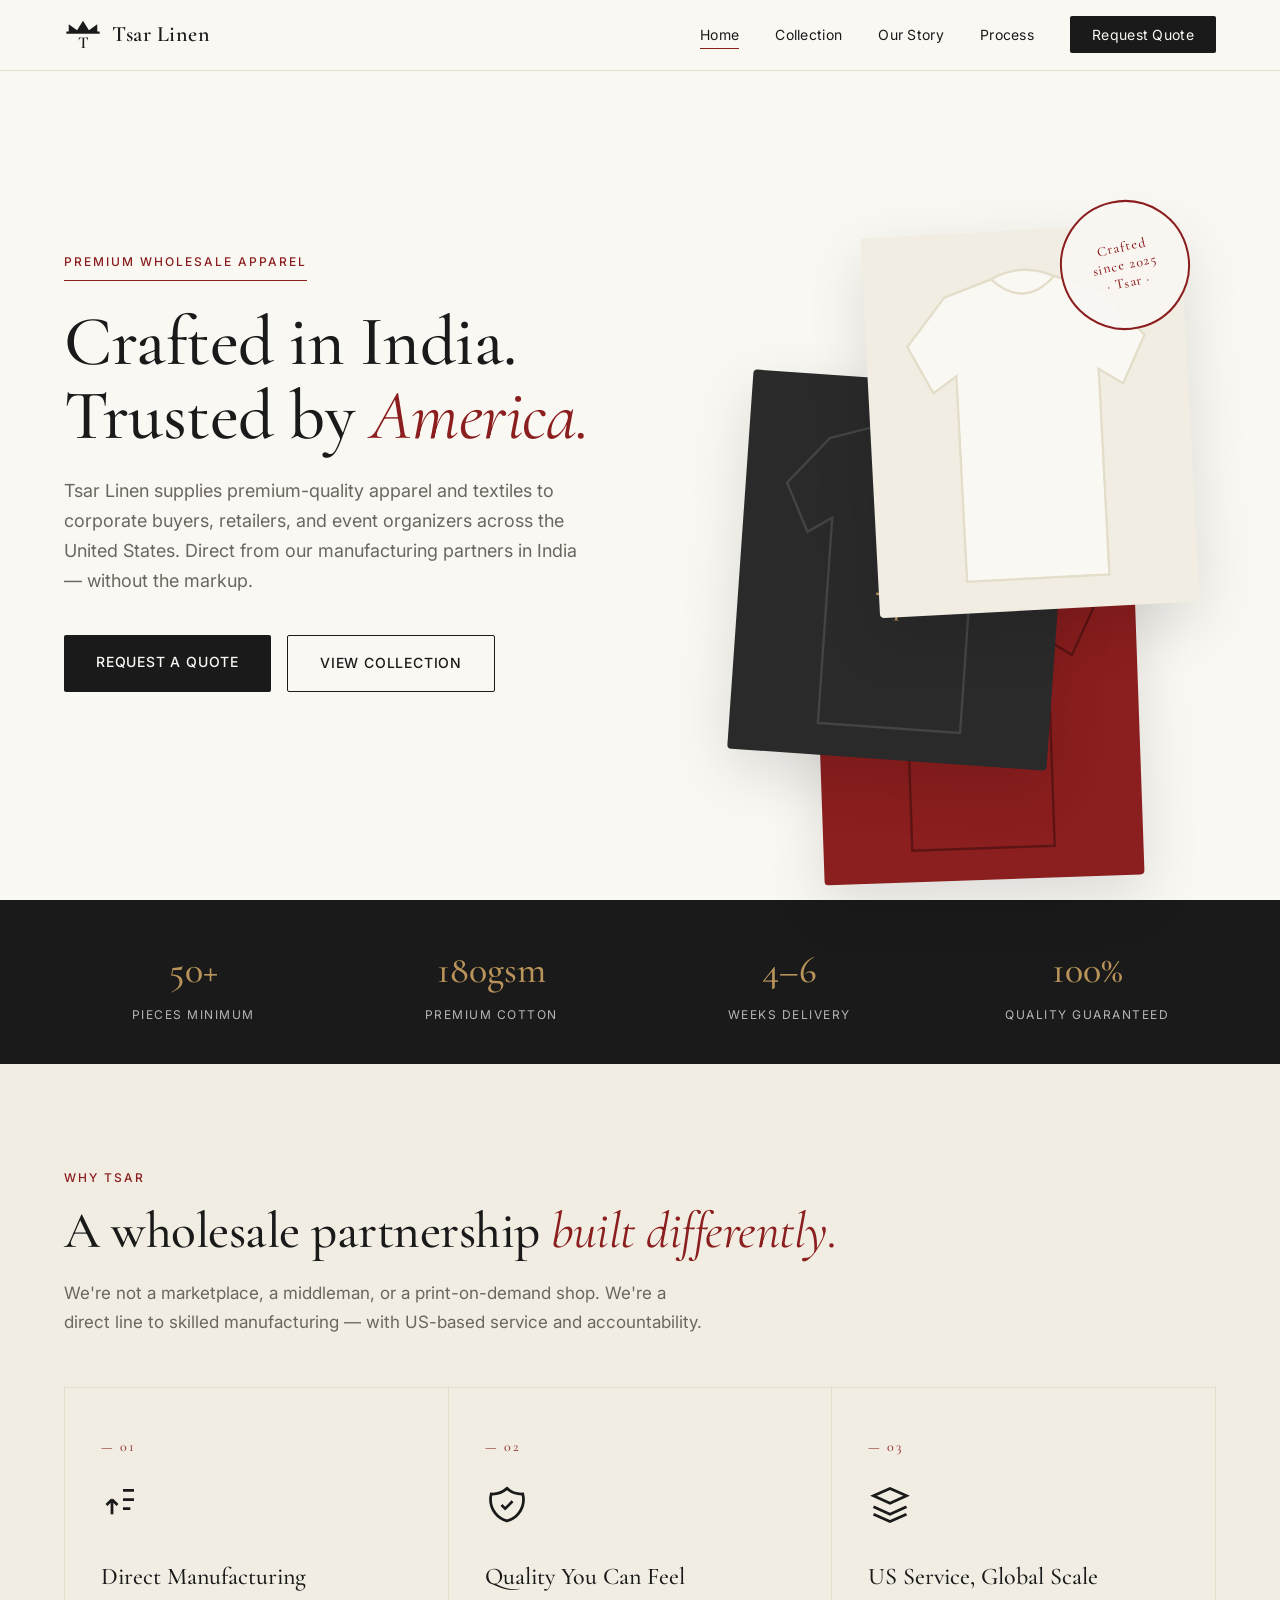
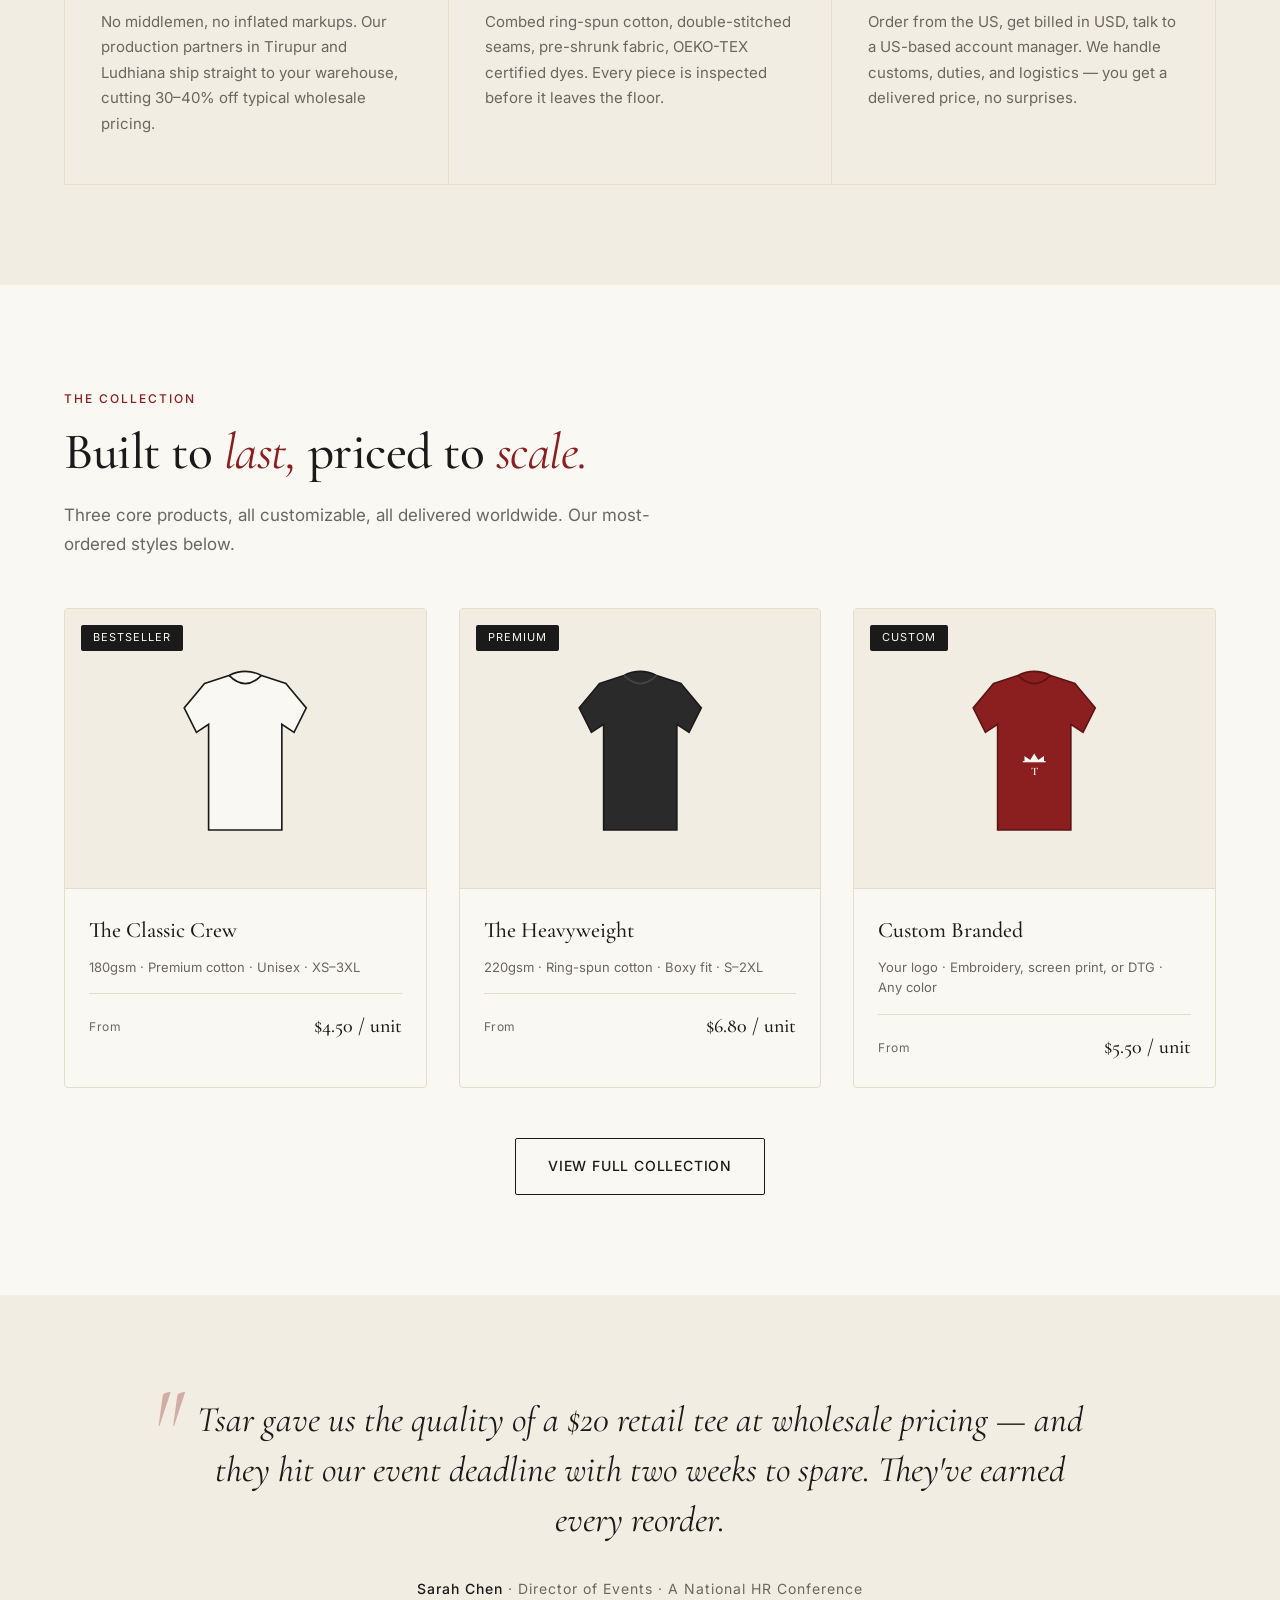
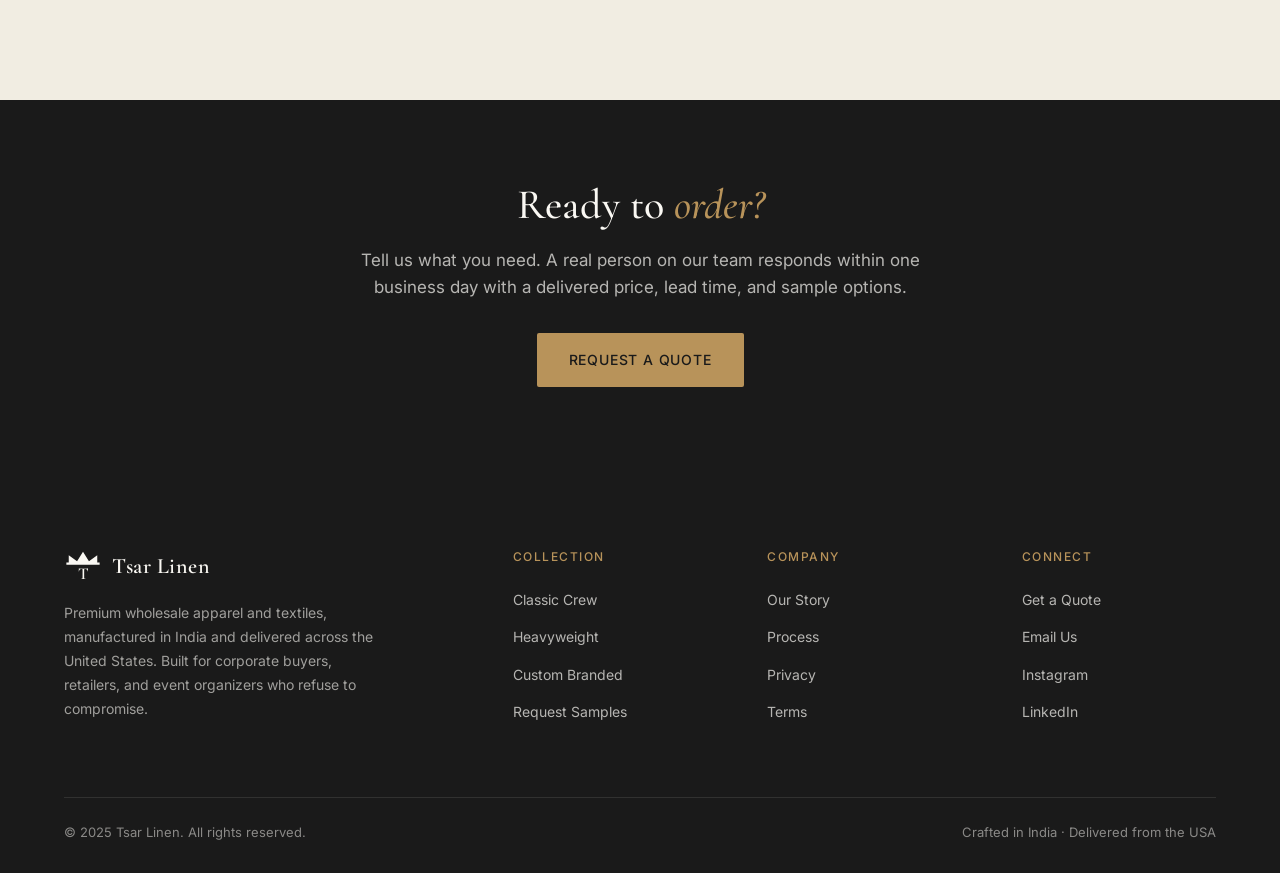
==== index.html @ 5bfb6d08 "Initial V1 first files" ====
<!DOCTYPE html>
<html lang="en">
<head>
<meta charset="UTF-8" />
<meta name="viewport" content="width=device-width, initial-scale=1.0" />
<title>Tsar Linen — Premium Wholesale Apparel & Textiles</title>
<meta name="description" content="Tsar Linen supplies premium-quality wholesale apparel and textiles to corporate buyers, retailers, and event organizers across the United States. Crafted in India, delivered to your door." />
<meta name="keywords" content="wholesale t-shirts, bulk apparel USA, corporate clothing wholesale, custom branded shirts, India textile manufacturer, Tsar Linen" />
<meta name="author" content="Tsar Linen" />

<!-- Open Graph / social sharing -->
<meta property="og:title" content="Tsar Linen — Premium Wholesale Apparel & Textiles" />
<meta property="og:description" content="Crafted in India. Trusted by US buyers. Wholesale apparel that doesn't compromise." />
<meta property="og:type" content="website" />
<meta property="og:url" content="https://tsarlinen.com/" />

<!-- Favicon -->
<link rel="icon" type="image/svg+xml" href="favicon.svg" />

<!-- Fonts -->
<link rel="preconnect" href="https://fonts.googleapis.com" />
<link rel="preconnect" href="https://fonts.gstatic.com" crossorigin />
<link href="https://fonts.googleapis.com/css2?family=Cormorant+Garamond:wght@400;500;600;700&family=Inter:wght@300;400;500;600&display=swap" rel="stylesheet" />

<link rel="stylesheet" href="styles.css" />

<style>
  /* ---------- HERO ---------- */
  .hero {
    min-height: 100vh;
    display: grid;
    grid-template-columns: 1.1fr 1fr;
    align-items: center;
    padding: 120px 5% 80px;
    gap: 60px;
  }

  .hero-content { max-width: 580px; }

  .hero-eyebrow {
    display: inline-block;
    font-size: 12px;
    letter-spacing: 2px;
    text-transform: uppercase;
    color: var(--accent);
    font-weight: 500;
    margin-bottom: 24px;
    padding-bottom: 8px;
    border-bottom: 1px solid var(--accent);
  }

  .hero h1 {
    font-family: var(--serif);
    font-size: clamp(42px, 5.5vw, 72px);
    font-weight: 500;
    line-height: 1.05;
    letter-spacing: -0.5px;
    margin-bottom: 24px;
  }

  .hero h1 em { font-style: italic; color: var(--accent); font-weight: 400; }

  .hero-sub {
    font-size: 18px;
    color: var(--muted);
    margin-bottom: 40px;
    max-width: 520px;
    line-height: 1.65;
  }

  .hero-actions { display: flex; gap: 16px; flex-wrap: wrap; }

  .hero-visual {
    position: relative;
    height: 600px;
    display: flex;
    align-items: center;
    justify-content: center;
  }

  .tshirt-stack { position: relative; width: 100%; height: 100%; }

  .tshirt-card {
    position: absolute;
    width: 320px;
    height: 380px;
    border-radius: 4px;
    box-shadow: 0 20px 60px rgba(0,0,0,0.12);
    overflow: hidden;
    transition: transform 0.4s ease;
  }

  .tshirt-card svg { width: 100%; height: 100%; }

  .tshirt-1 { top: 10%; right: 5%; background: var(--paper-2); transform: rotate(-3deg); z-index: 3; }
  .tshirt-2 { top: 35%; right: 30%; background: #2a2a2a; transform: rotate(4deg); z-index: 2; }
  .tshirt-3 { top: 55%; right: 15%; background: var(--accent); transform: rotate(-2deg); z-index: 1; }

  .tshirt-card:hover { transform: rotate(0deg) scale(1.03); z-index: 10; }

  .stamp {
    position: absolute;
    top: 30px;
    right: 5%;
    width: 130px;
    height: 130px;
    border: 2px solid var(--accent);
    border-radius: 50%;
    display: flex;
    align-items: center;
    justify-content: center;
    text-align: center;
    color: var(--accent);
    font-family: var(--serif);
    font-size: 14px;
    font-weight: 500;
    letter-spacing: 1px;
    line-height: 1.3;
    transform: rotate(-12deg);
    background: rgba(250, 248, 243, 0.9);
    z-index: 20;
  }

  /* ---------- TRUST BAR ---------- */
  .trust-bar {
    background: var(--ink);
    color: var(--paper);
    padding: 40px 5%;
    display: grid;
    grid-template-columns: repeat(4, 1fr);
    gap: 40px;
    text-align: center;
  }

  .trust-stat .num {
    font-family: var(--serif);
    font-size: 38px;
    font-weight: 500;
    color: var(--gold);
    margin-bottom: 4px;
  }

  .trust-stat .label {
    font-size: 12px;
    letter-spacing: 1.5px;
    text-transform: uppercase;
    color: rgba(250, 248, 243, 0.7);
  }

  /* ---------- VALUES ---------- */
  .values { background: var(--paper-2); }

  .value-grid {
    display: grid;
    grid-template-columns: repeat(3, 1fr);
    gap: 1px;
    background: var(--line);
    border: 1px solid var(--line);
    margin-top: 50px;
  }

  .value-card { background: var(--paper-2); padding: 48px 36px; transition: background 0.3s; }
  .value-card:hover { background: var(--paper); }

  .value-num {
    font-family: var(--serif);
    font-size: 14px;
    color: var(--accent);
    margin-bottom: 24px;
    letter-spacing: 2px;
  }

  .value-icon { width: 44px; height: 44px; margin-bottom: 24px; color: var(--ink); }

  .value-card h3 {
    font-family: var(--serif);
    font-size: 24px;
    font-weight: 500;
    margin-bottom: 12px;
  }

  .value-card p { color: var(--muted); font-size: 15px; line-height: 1.7; }

  /* ---------- FEATURED PRODUCTS ---------- */
  .product-grid {
    display: grid;
    grid-template-columns: repeat(3, 1fr);
    gap: 32px;
    margin-top: 50px;
  }

  .product-card {
    background: var(--paper);
    border: 1px solid var(--line);
    border-radius: 4px;
    overflow: hidden;
    transition: transform 0.3s, box-shadow 0.3s;
  }

  .product-card:hover { transform: translateY(-4px); box-shadow: 0 12px 40px rgba(0,0,0,0.08); }

  .product-img {
    height: 280px;
    background: var(--paper-2);
    display: flex;
    align-items: center;
    justify-content: center;
    border-bottom: 1px solid var(--line);
    position: relative;
  }

  .product-img svg { width: 70%; height: 70%; }

  .product-tag {
    position: absolute;
    top: 16px;
    left: 16px;
    background: var(--ink);
    color: var(--paper);
    padding: 4px 12px;
    font-size: 11px;
    letter-spacing: 1px;
    text-transform: uppercase;
    border-radius: 2px;
  }

  .product-info { padding: 24px; }

  .product-info h3 {
    font-family: var(--serif);
    font-size: 22px;
    font-weight: 500;
    margin-bottom: 8px;
  }

  .product-info .specs {
    font-size: 13px;
    color: var(--muted);
    margin-bottom: 16px;
    line-height: 1.6;
  }

  .product-info .price {
    display: flex;
    justify-content: space-between;
    align-items: center;
    padding-top: 16px;
    border-top: 1px solid var(--line);
  }

  .price-label { font-size: 12px; color: var(--muted); letter-spacing: 0.5px; }
  .price-value { font-family: var(--serif); font-size: 20px; font-weight: 500; }

  .view-all {
    text-align: center;
    margin-top: 50px;
  }

  /* ---------- CTA BAND ---------- */
  .cta-band {
    background: var(--ink);
    color: var(--paper);
    padding: 80px 5%;
    text-align: center;
  }

  .cta-band h2 {
    font-family: var(--serif);
    font-size: clamp(28px, 3.5vw, 42px);
    font-weight: 500;
    margin-bottom: 16px;
    line-height: 1.2;
  }

  .cta-band h2 em { color: var(--gold); font-style: italic; }

  .cta-band p {
    color: rgba(250, 248, 243, 0.7);
    font-size: 17px;
    max-width: 580px;
    margin: 0 auto 32px;
  }

  .cta-band .btn-primary { background: var(--gold); color: var(--ink); }
  .cta-band .btn-primary:hover { background: var(--paper); }

  /* ---------- TESTIMONIAL ---------- */
  .testimonial { background: var(--paper-2); padding: 100px 5%; text-align: center; }

  .testimonial-quote {
    font-family: var(--serif);
    font-size: clamp(24px, 3vw, 36px);
    font-weight: 400;
    font-style: italic;
    line-height: 1.4;
    max-width: 900px;
    margin: 0 auto 32px;
    position: relative;
  }

  .testimonial-quote::before {
    content: '"';
    font-size: 100px;
    color: var(--accent);
    position: absolute;
    top: -40px;
    left: -40px;
    opacity: 0.3;
    font-family: var(--serif);
  }

  .testimonial-author { font-size: 14px; color: var(--muted); letter-spacing: 1px; }
  .testimonial-author strong { color: var(--ink); font-weight: 500; }

  /* ---------- RESPONSIVE ---------- */
  @media (max-width: 900px) {
    .hero { grid-template-columns: 1fr; padding-top: 100px; }
    .hero-visual { height: 400px; order: 2; }
    .trust-bar { grid-template-columns: repeat(2, 1fr); gap: 24px; }
    .value-grid, .product-grid { grid-template-columns: 1fr; }
    .tshirt-card { width: 240px; height: 290px; }
  }
</style>
</head>
<body>

<!-- NAVIGATION -->
<nav class="site-nav">
  <a href="index.html" class="nav-logo">
    <svg viewBox="0 0 32 32" xmlns="http://www.w3.org/2000/svg">
      <path d="M 4 14 L 4 7 L 11 12 L 16 4 L 21 12 L 28 7 L 28 14 Z" fill="currentColor"/>
      <line x1="2" y1="14" x2="30" y2="14" stroke="currentColor" stroke-width="2"/>
      <text x="16" y="27" text-anchor="middle" font-family="Cormorant Garamond, Georgia, serif" font-size="14" font-weight="600" fill="currentColor">T</text>
    </svg>
    <span class="nav-brand">Tsar Linen</span>
  </a>
  <ul class="nav-links" id="navLinks">
    <li><a href="index.html" class="active">Home</a></li>
    <li><a href="products.html">Collection</a></li>
    <li><a href="about.html">Our Story</a></li>
    <li><a href="process.html">Process</a></li>
    <li><a href="contact.html" class="nav-cta">Request Quote</a></li>
  </ul>
  <button class="menu-toggle" onclick="document.getElementById('navLinks').classList.toggle('open')">☰</button>
</nav>

<!-- HERO -->
<section class="hero">
  <div class="hero-content">
    <span class="hero-eyebrow">Premium Wholesale Apparel</span>
    <h1>Crafted in India.<br/>Trusted by <em>America.</em></h1>
    <p class="hero-sub">Tsar Linen supplies premium-quality apparel and textiles to corporate buyers, retailers, and event organizers across the United States. Direct from our manufacturing partners in India — without the markup.</p>
    <div class="hero-actions">
      <a href="contact.html" class="btn-primary">Request a Quote</a>
      <a href="products.html" class="btn-secondary">View Collection</a>
    </div>
  </div>
  <div class="hero-visual">
    <div class="stamp">Crafted<br/>since 2025<br/>· Tsar ·</div>
    <div class="tshirt-stack">
      <div class="tshirt-card tshirt-1">
        <svg viewBox="0 0 200 240" xmlns="http://www.w3.org/2000/svg">
          <path d="M 50 40 L 80 30 Q 100 20 120 30 L 150 40 L 175 70 L 160 100 L 145 90 L 145 220 L 55 220 L 55 90 L 40 100 L 25 70 Z" fill="#faf8f3" stroke="#e3ddc9" stroke-width="1.5"/>
          <path d="M 80 30 Q 100 50 120 30" fill="none" stroke="#e3ddc9" stroke-width="1.5"/>
        </svg>
      </div>
      <div class="tshirt-card tshirt-2">
        <svg viewBox="0 0 200 240" xmlns="http://www.w3.org/2000/svg">
          <path d="M 50 40 L 80 30 Q 100 20 120 30 L 150 40 L 175 70 L 160 100 L 145 90 L 145 220 L 55 220 L 55 90 L 40 100 L 25 70 Z" fill="#2a2a2a" stroke="#444" stroke-width="1.5"/>
          <path d="M 80 30 Q 100 50 120 30" fill="none" stroke="#444" stroke-width="1.5"/>
          <g transform="translate(100, 130)" fill="#b8935a">
            <path d="M -12 6 L -12 -1 L -5 4 L 0 -4 L 5 4 L 12 -1 L 12 6 Z"/>
            <line x1="-14" y1="6" x2="14" y2="6" stroke="#b8935a" stroke-width="1.5"/>
            <text x="0" y="22" text-anchor="middle" font-family="Cormorant Garamond, serif" font-size="14" font-weight="600">T</text>
          </g>
        </svg>
      </div>
      <div class="tshirt-card tshirt-3">
        <svg viewBox="0 0 200 240" xmlns="http://www.w3.org/2000/svg">
          <path d="M 50 40 L 80 30 Q 100 20 120 30 L 150 40 L 175 70 L 160 100 L 145 90 L 145 220 L 55 220 L 55 90 L 40 100 L 25 70 Z" fill="#8b1e1e" stroke="#5e1414" stroke-width="1.5"/>
          <path d="M 80 30 Q 100 50 120 30" fill="none" stroke="#5e1414" stroke-width="1.5"/>
        </svg>
      </div>
    </div>
  </div>
</section>

<!-- TRUST BAR -->
<div class="trust-bar">
  <div class="trust-stat"><div class="num">50+</div><div class="label">Pieces Minimum</div></div>
  <div class="trust-stat"><div class="num">180gsm</div><div class="label">Premium Cotton</div></div>
  <div class="trust-stat"><div class="num">4–6</div><div class="label">Weeks Delivery</div></div>
  <div class="trust-stat"><div class="num">100%</div><div class="label">Quality Guaranteed</div></div>
</div>

<!-- VALUES -->
<section class="values">
  <span class="eyebrow">Why Tsar</span>
  <h2 class="section-title">A wholesale partnership <em>built differently.</em></h2>
  <p class="section-intro">We're not a marketplace, a middleman, or a print-on-demand shop. We're a direct line to skilled manufacturing — with US-based service and accountability.</p>

  <div class="value-grid">
    <div class="value-card">
      <div class="value-num">— 01</div>
      <svg class="value-icon" viewBox="0 0 24 24" fill="none" stroke="currentColor" stroke-width="1.5"><path d="M3 12l3-3m0 0l3 3m-3-3v8m6-13h6m-6 5h6m-6 5h4"/></svg>
      <h3>Direct Manufacturing</h3>
      <p>No middlemen, no inflated markups. Our production partners in Tirupur and Ludhiana ship straight to your warehouse, cutting 30–40% off typical wholesale pricing.</p>
    </div>
    <div class="value-card">
      <div class="value-num">— 02</div>
      <svg class="value-icon" viewBox="0 0 24 24" fill="none" stroke="currentColor" stroke-width="1.5"><path d="M9 12l2 2 4-4m5.618-4.016A11.955 11.955 0 0112 2.944a11.955 11.955 0 01-8.618 3.04A12.02 12.02 0 003 9c0 5.591 3.824 10.29 9 11.622 5.176-1.332 9-6.03 9-11.622 0-1.042-.133-2.052-.382-3.016z"/></svg>
      <h3>Quality You Can Feel</h3>
      <p>Combed ring-spun cotton, double-stitched seams, pre-shrunk fabric, OEKO-TEX certified dyes. Every piece is inspected before it leaves the floor.</p>
    </div>
    <div class="value-card">
      <div class="value-num">— 03</div>
      <svg class="value-icon" viewBox="0 0 24 24" fill="none" stroke="currentColor" stroke-width="1.5"><path d="M3 7l9-4 9 4-9 4-9-4zm0 6l9 4 9-4M3 17l9 4 9-4"/></svg>
      <h3>US Service, Global Scale</h3>
      <p>Order from the US, get billed in USD, talk to a US-based account manager. We handle customs, duties, and logistics — you get a delivered price, no surprises.</p>
    </div>
  </div>
</section>

<!-- FEATURED PRODUCTS -->
<section>
  <span class="eyebrow">The Collection</span>
  <h2 class="section-title">Built to <em>last,</em> priced to <em>scale.</em></h2>
  <p class="section-intro">Three core products, all customizable, all delivered worldwide. Our most-ordered styles below.</p>

  <div class="product-grid">
    <div class="product-card">
      <div class="product-img">
        <span class="product-tag">Bestseller</span>
        <svg viewBox="0 0 200 240" xmlns="http://www.w3.org/2000/svg">
          <path d="M 50 40 L 80 30 Q 100 20 120 30 L 150 40 L 175 70 L 160 100 L 145 90 L 145 220 L 55 220 L 55 90 L 40 100 L 25 70 Z" fill="#faf8f3" stroke="#1a1a1a" stroke-width="2"/>
          <path d="M 80 30 Q 100 50 120 30" fill="none" stroke="#1a1a1a" stroke-width="2"/>
        </svg>
      </div>
      <div class="product-info">
        <h3>The Classic Crew</h3>
        <p class="specs">180gsm · Premium cotton · Unisex · XS–3XL</p>
        <div class="price"><span class="price-label">From</span><span class="price-value">$4.50 / unit</span></div>
      </div>
    </div>
    <div class="product-card">
      <div class="product-img">
        <span class="product-tag">Premium</span>
        <svg viewBox="0 0 200 240" xmlns="http://www.w3.org/2000/svg">
          <path d="M 50 40 L 80 30 Q 100 20 120 30 L 150 40 L 175 70 L 160 100 L 145 90 L 145 220 L 55 220 L 55 90 L 40 100 L 25 70 Z" fill="#2a2a2a" stroke="#1a1a1a" stroke-width="2"/>
          <path d="M 80 30 Q 100 50 120 30" fill="none" stroke="#444" stroke-width="2"/>
        </svg>
      </div>
      <div class="product-info">
        <h3>The Heavyweight</h3>
        <p class="specs">220gsm · Ring-spun cotton · Boxy fit · S–2XL</p>
        <div class="price"><span class="price-label">From</span><span class="price-value">$6.80 / unit</span></div>
      </div>
    </div>
    <div class="product-card">
      <div class="product-img">
        <span class="product-tag">Custom</span>
        <svg viewBox="0 0 200 240" xmlns="http://www.w3.org/2000/svg">
          <path d="M 50 40 L 80 30 Q 100 20 120 30 L 150 40 L 175 70 L 160 100 L 145 90 L 145 220 L 55 220 L 55 90 L 40 100 L 25 70 Z" fill="#8b1e1e" stroke="#5e1414" stroke-width="2"/>
          <path d="M 80 30 Q 100 50 120 30" fill="none" stroke="#5e1414" stroke-width="2"/>
          <g transform="translate(100, 130)" fill="#faf8f3">
            <path d="M -12 6 L -12 -1 L -5 4 L 0 -4 L 5 4 L 12 -1 L 12 6 Z"/>
            <line x1="-14" y1="6" x2="14" y2="6" stroke="#faf8f3" stroke-width="1.5"/>
            <text x="0" y="22" text-anchor="middle" font-family="Cormorant Garamond, serif" font-size="14" font-weight="600">T</text>
          </g>
        </svg>
      </div>
      <div class="product-info">
        <h3>Custom Branded</h3>
        <p class="specs">Your logo · Embroidery, screen print, or DTG · Any color</p>
        <div class="price"><span class="price-label">From</span><span class="price-value">$5.50 / unit</span></div>
      </div>
    </div>
  </div>

  <div class="view-all">
    <a href="products.html" class="btn-secondary">View Full Collection</a>
  </div>
</section>

<!-- TESTIMONIAL -->
<section class="testimonial">
  <p class="testimonial-quote">Tsar gave us the quality of a $20 retail tee at wholesale pricing — and they hit our event deadline with two weeks to spare. They've earned every reorder.</p>
  <p class="testimonial-author"><strong>Sarah Chen</strong> · Director of Events · A National HR Conference</p>
</section>

<!-- CTA BAND -->
<section class="cta-band">
  <h2>Ready to <em>order?</em></h2>
  <p>Tell us what you need. A real person on our team responds within one business day with a delivered price, lead time, and sample options.</p>
  <a href="contact.html" class="btn-primary">Request a Quote</a>
</section>

<!-- FOOTER -->
<footer>
  <div class="footer-grid">
    <div class="footer-brand">
      <a href="index.html" class="nav-logo">
        <svg viewBox="0 0 32 32" xmlns="http://www.w3.org/2000/svg" style="color:var(--paper);">
          <path d="M 4 14 L 4 7 L 11 12 L 16 4 L 21 12 L 28 7 L 28 14 Z" fill="currentColor"/>
          <line x1="2" y1="14" x2="30" y2="14" stroke="currentColor" stroke-width="2"/>
          <text x="16" y="27" text-anchor="middle" font-family="Cormorant Garamond, Georgia, serif" font-size="14" font-weight="600" fill="currentColor">T</text>
        </svg>
        <span class="nav-brand">Tsar Linen</span>
      </a>
      <p>Premium wholesale apparel and textiles, manufactured in India and delivered across the United States. Built for corporate buyers, retailers, and event organizers who refuse to compromise.</p>
    </div>
    <div class="footer-col">
      <h5>Collection</h5>
      <ul>
        <li><a href="products.html">Classic Crew</a></li>
        <li><a href="products.html">Heavyweight</a></li>
        <li><a href="products.html">Custom Branded</a></li>
        <li><a href="contact.html">Request Samples</a></li>
      </ul>
    </div>
    <div class="footer-col">
      <h5>Company</h5>
      <ul>
        <li><a href="about.html">Our Story</a></li>
        <li><a href="process.html">Process</a></li>
        <li><a href="privacy.html">Privacy</a></li>
        <li><a href="terms.html">Terms</a></li>
      </ul>
    </div>
    <div class="footer-col">
      <h5>Connect</h5>
      <ul>
        <li><a href="contact.html">Get a Quote</a></li>
        <li><a href="mailto:lockwoodkuttan@gmail.com">Email Us</a></li>
        <li><a href="#">Instagram</a></li>
        <li><a href="#">LinkedIn</a></li>
      </ul>
    </div>
  </div>
  <div class="footer-bottom">
    <span>© 2025 Tsar Linen. All rights reserved.</span>
    <span>Crafted in India · Delivered from the USA</span>
  </div>
</footer>

</body>
</html>
---- styles.css ----
/* =========================================
   TSAR LINEN — Shared stylesheet
   Edit colors and fonts here to update sitewide
   ========================================= */

:root {
  --ink: #1a1a1a;
  --paper: #faf8f3;
  --paper-2: #f1ede2;
  --line: #e3ddc9;
  --accent: #8b1e1e;
  --accent-dark: #5e1414;
  --muted: #6b6660;
  --gold: #b8935a;
  --serif: 'Cormorant Garamond', Georgia, 'Times New Roman', serif;
  --sans: 'Inter', -apple-system, BlinkMacSystemFont, 'Segoe UI', sans-serif;
}

* { margin: 0; padding: 0; box-sizing: border-box; }
html { scroll-behavior: smooth; }
body {
  font-family: var(--sans);
  color: var(--ink);
  background: var(--paper);
  line-height: 1.6;
  -webkit-font-smoothing: antialiased;
  overflow-x: hidden;
}

a { color: inherit; text-decoration: none; }
img { max-width: 100%; height: auto; display: block; }

/* ---------- NAV ---------- */
nav.site-nav {
  position: fixed;
  top: 0;
  left: 0;
  right: 0;
  z-index: 100;
  background: rgba(250, 248, 243, 0.96);
  backdrop-filter: blur(10px);
  border-bottom: 1px solid var(--line);
  padding: 16px 5%;
  display: flex;
  justify-content: space-between;
  align-items: center;
}

.nav-logo {
  display: flex;
  align-items: center;
  gap: 10px;
}

.nav-logo svg {
  width: 38px;
  height: 38px;
}

.nav-logo .nav-brand {
  font-family: var(--serif);
  font-size: 22px;
  font-weight: 600;
  letter-spacing: 0.5px;
  color: var(--ink);
}

.nav-links {
  display: flex;
  gap: 36px;
  list-style: none;
  align-items: center;
}

.nav-links a {
  color: var(--ink);
  font-size: 14px;
  font-weight: 400;
  letter-spacing: 0.3px;
  transition: color 0.2s;
  position: relative;
}

.nav-links a:hover { color: var(--accent); }

.nav-links a.active::after {
  content: '';
  position: absolute;
  bottom: -6px;
  left: 0;
  right: 0;
  height: 1px;
  background: var(--accent);
}

.nav-cta {
  background: var(--ink);
  color: var(--paper) !important;
  padding: 10px 22px;
  border-radius: 2px;
  font-size: 13px;
  font-weight: 500;
  letter-spacing: 0.5px;
  transition: background 0.2s;
}

.nav-cta:hover { background: var(--accent); }

.menu-toggle {
  display: none;
  background: none;
  border: none;
  cursor: pointer;
  font-size: 22px;
  color: var(--ink);
}

/* ---------- BUTTONS ---------- */
.btn-primary {
  display: inline-block;
  background: var(--ink);
  color: var(--paper);
  padding: 16px 32px;
  border-radius: 2px;
  font-size: 14px;
  font-weight: 500;
  letter-spacing: 0.8px;
  text-transform: uppercase;
  border: none;
  cursor: pointer;
  transition: background 0.2s;
}

.btn-primary:hover { background: var(--accent); }

.btn-secondary {
  display: inline-block;
  background: transparent;
  color: var(--ink);
  padding: 16px 32px;
  border-radius: 2px;
  font-size: 14px;
  font-weight: 500;
  letter-spacing: 0.8px;
  text-transform: uppercase;
  border: 1px solid var(--ink);
  cursor: pointer;
  transition: all 0.2s;
}

.btn-secondary:hover { background: var(--ink); color: var(--paper); }

/* ---------- TYPOGRAPHY HELPERS ---------- */
.eyebrow {
  display: inline-block;
  font-size: 12px;
  letter-spacing: 2px;
  text-transform: uppercase;
  color: var(--accent);
  font-weight: 500;
  margin-bottom: 16px;
}

.section-title {
  font-family: var(--serif);
  font-size: clamp(32px, 4vw, 52px);
  font-weight: 500;
  line-height: 1.1;
  letter-spacing: -0.5px;
  margin-bottom: 20px;
  color: var(--ink);
}

.section-title em {
  font-style: italic;
  color: var(--accent);
  font-weight: 400;
}

.section-intro {
  font-size: 17px;
  color: var(--muted);
  max-width: 640px;
  margin-bottom: 50px;
  line-height: 1.7;
}

section { padding: 100px 5%; }

/* ---------- PAGE HEADER ---------- */
.page-header {
  padding: 160px 5% 80px;
  background: var(--paper-2);
  border-bottom: 1px solid var(--line);
  text-align: center;
}

.page-header .eyebrow { margin-bottom: 16px; }

.page-header h1 {
  font-family: var(--serif);
  font-size: clamp(40px, 5vw, 64px);
  font-weight: 500;
  line-height: 1.1;
  letter-spacing: -0.5px;
  margin-bottom: 16px;
}

.page-header h1 em { font-style: italic; color: var(--accent); }

.page-header p {
  font-size: 18px;
  color: var(--muted);
  max-width: 640px;
  margin: 0 auto;
}

/* ---------- FOOTER ---------- */
footer {
  background: var(--ink);
  color: var(--paper);
  padding: 80px 5% 30px;
}

.footer-grid {
  display: grid;
  grid-template-columns: 2fr 1fr 1fr 1fr;
  gap: 60px;
  margin-bottom: 60px;
}

.footer-brand .nav-logo { margin-bottom: 16px; }

.footer-brand .nav-brand { color: var(--paper); }

.footer-brand p {
  color: rgba(250, 248, 243, 0.6);
  font-size: 14px;
  line-height: 1.7;
  max-width: 320px;
}

.footer-col h5 {
  font-size: 12px;
  letter-spacing: 1.5px;
  text-transform: uppercase;
  color: var(--gold);
  margin-bottom: 20px;
  font-weight: 500;
}

.footer-col ul { list-style: none; }
.footer-col li { margin-bottom: 12px; }

.footer-col a {
  color: rgba(250, 248, 243, 0.7);
  font-size: 14px;
  transition: color 0.2s;
}

.footer-col a:hover { color: var(--gold); }

.footer-bottom {
  border-top: 1px solid rgba(250, 248, 243, 0.1);
  padding-top: 24px;
  display: flex;
  justify-content: space-between;
  font-size: 13px;
  color: rgba(250, 248, 243, 0.5);
  flex-wrap: wrap;
  gap: 16px;
}

/* ---------- RESPONSIVE ---------- */
@media (max-width: 900px) {
  .nav-links { display: none; }
  .menu-toggle { display: block; }
  .nav-links.open {
    display: flex;
    position: absolute;
    top: 100%;
    left: 0;
    right: 0;
    flex-direction: column;
    background: var(--paper);
    padding: 20px 5%;
    gap: 16px;
    border-bottom: 1px solid var(--line);
    align-items: flex-start;
  }
  .footer-grid { grid-template-columns: 1fr 1fr; gap: 40px; }
  section { padding: 70px 5%; }
}

@media (max-width: 600px) {
  .footer-grid { grid-template-columns: 1fr; }
}
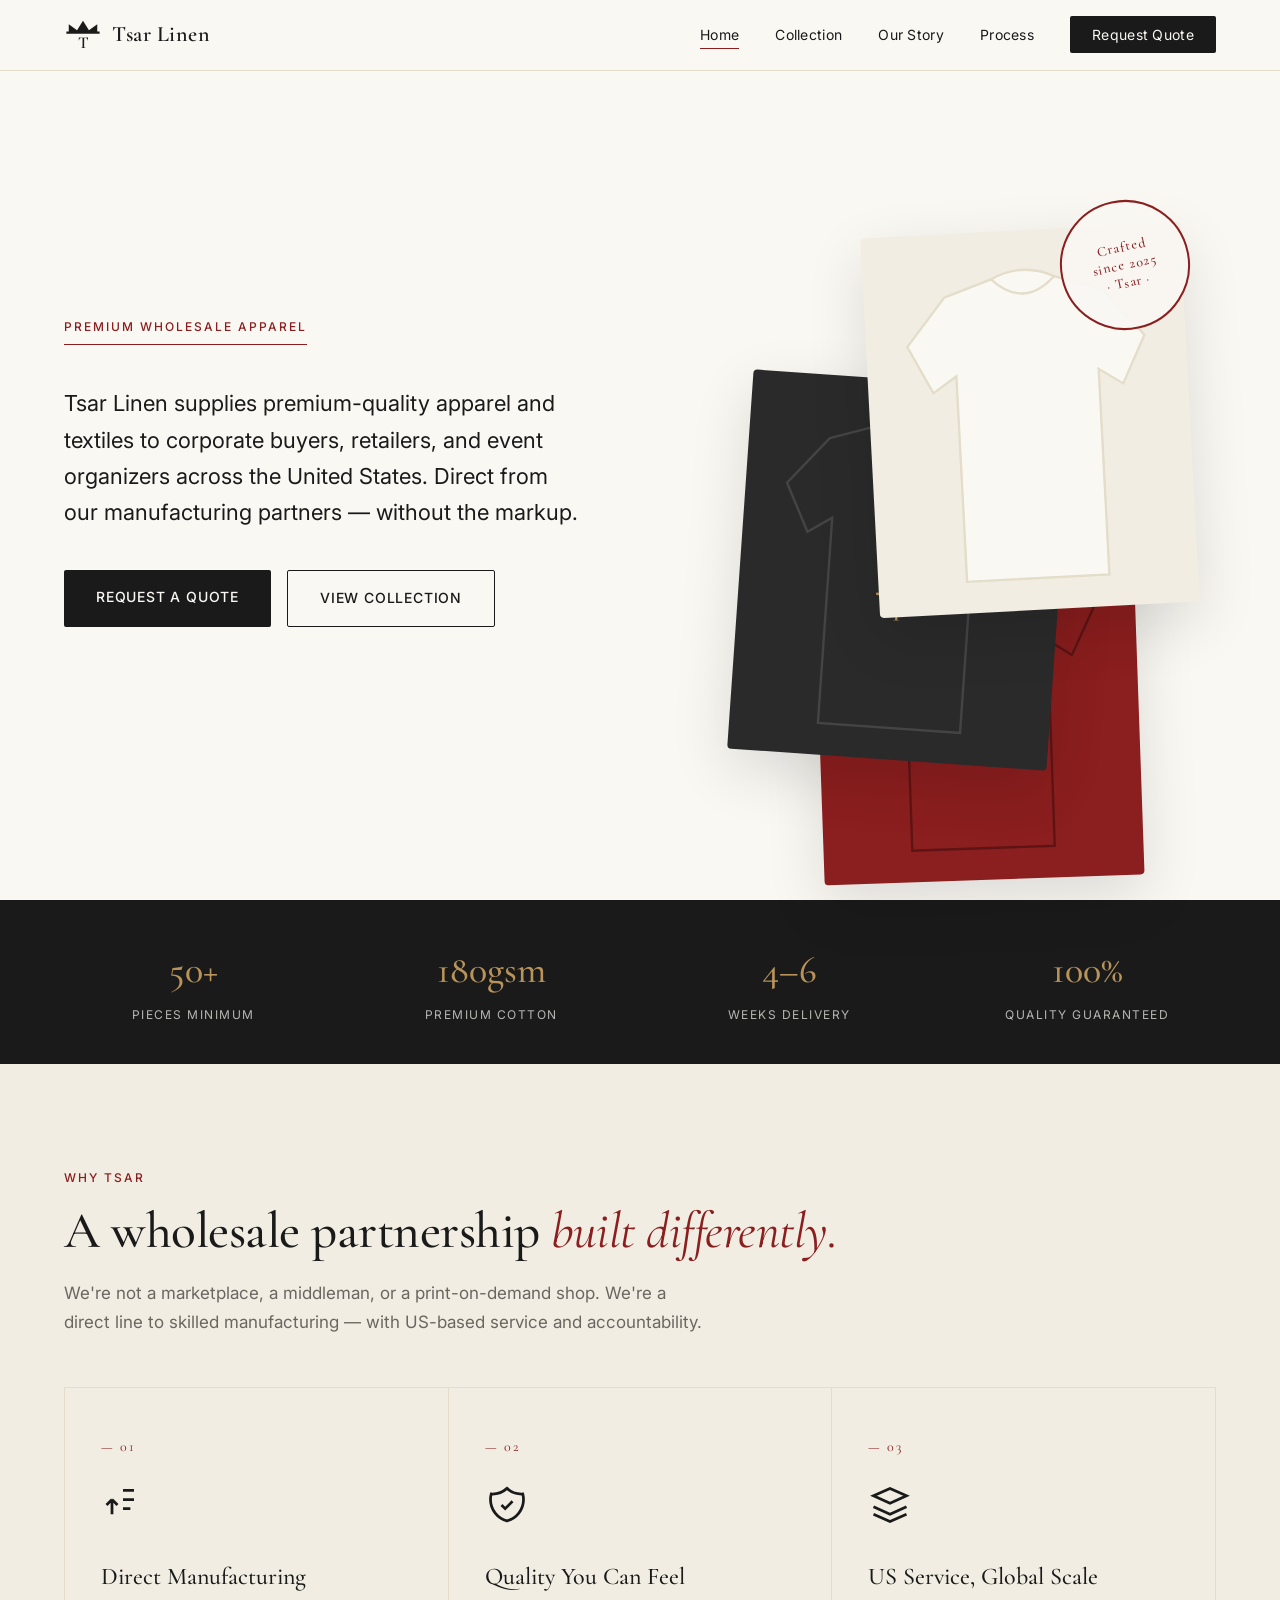
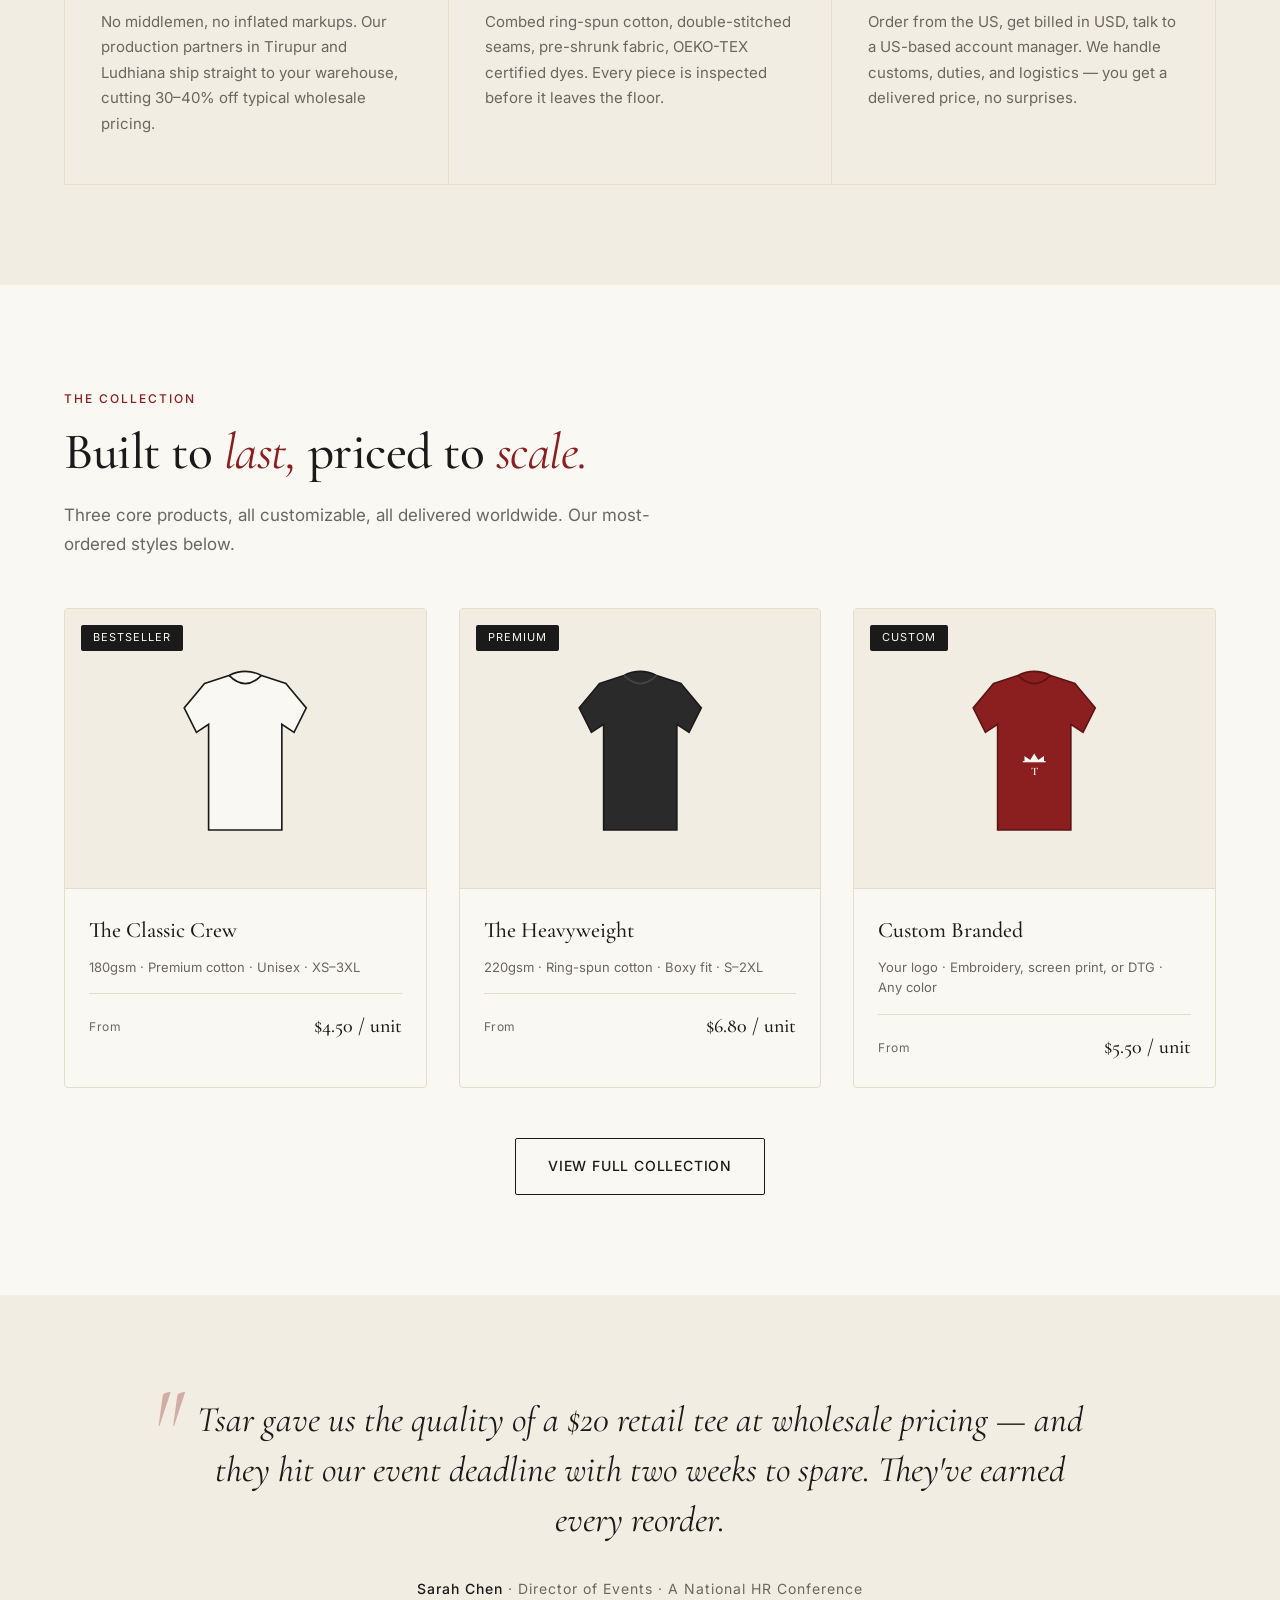
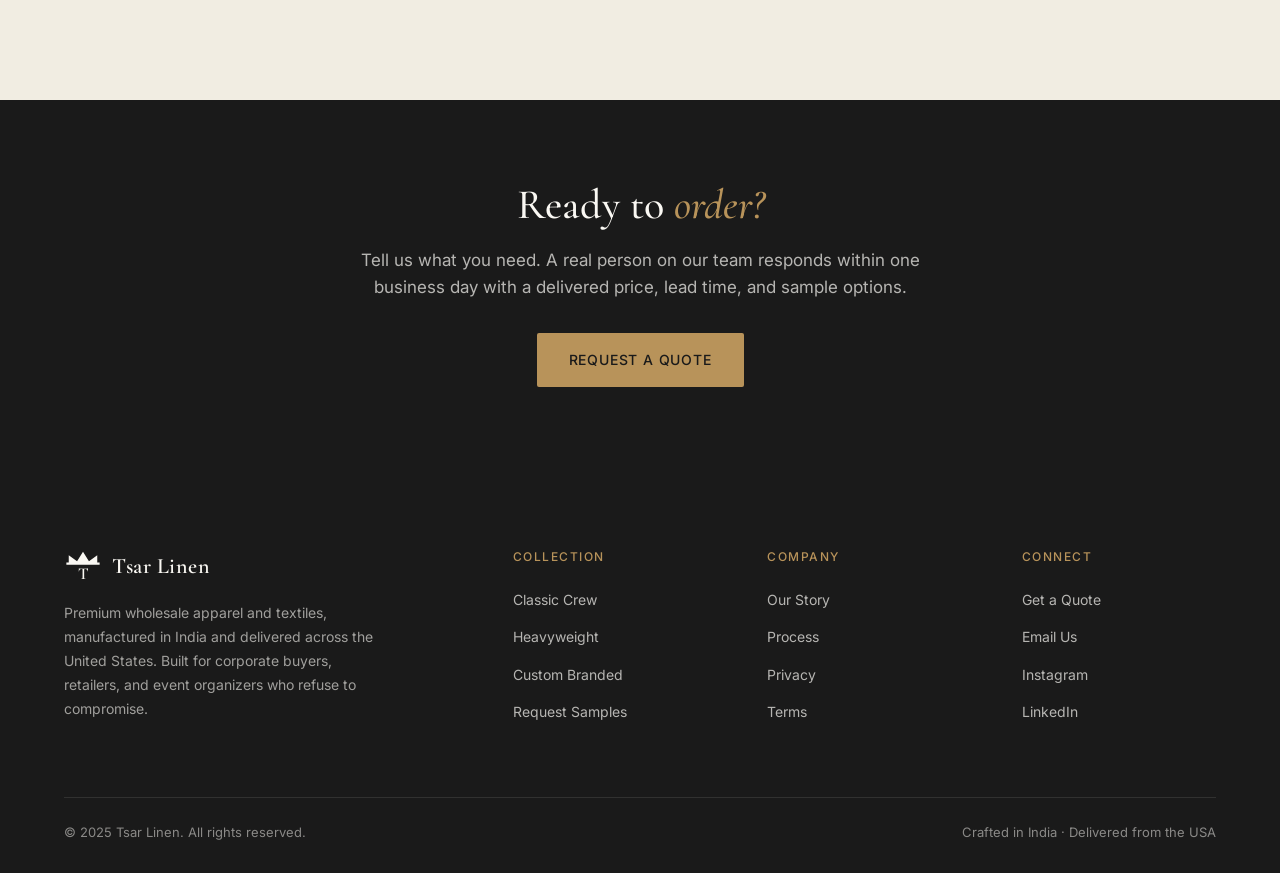
==== commit cace25fa: "v2" ====
--- a/index.html
+++ b/index.html
@@ -348,8 +348,7 @@
 <section class="hero">
   <div class="hero-content">
     <span class="hero-eyebrow">Premium Wholesale Apparel</span>
-    <h1>Crafted in India.<br/>Trusted by <em>America.</em></h1>
-    <p class="hero-sub">Tsar Linen supplies premium-quality apparel and textiles to corporate buyers, retailers, and event organizers across the United States. Direct from our manufacturing partners in India — without the markup.</p>
+    <p class="hero-sub" style="font-size: 22px; color: var(--ink); margin-top: 16px;">Tsar Linen supplies premium-quality apparel and textiles to corporate buyers, retailers, and event organizers across the United States. Direct from our manufacturing partners — without the markup.</p>
     <div class="hero-actions">
       <a href="contact.html" class="btn-primary">Request a Quote</a>
       <a href="products.html" class="btn-secondary">View Collection</a>
--- a/styles.css
+++ b/styles.css
@@ -295,3 +295,320 @@
 @media (max-width: 600px) {
   .footer-grid { grid-template-columns: 1fr; }
 }
+
+/* ---------- CART ICON IN NAV ---------- */
+.cart-icon-btn {
+  position: relative;
+  background: none;
+  border: none;
+  cursor: pointer;
+  color: var(--ink);
+  padding: 8px;
+  display: flex;
+  align-items: center;
+  margin-right: 12px;
+}
+
+.cart-icon-btn svg { width: 22px; height: 22px; }
+
+.cart-badge {
+  position: absolute;
+  top: 0;
+  right: 0;
+  background: var(--accent);
+  color: var(--paper);
+  font-size: 10px;
+  font-weight: 600;
+  min-width: 18px;
+  height: 18px;
+  border-radius: 9px;
+  display: none;
+  align-items: center;
+  justify-content: center;
+  padding: 0 5px;
+}
+
+/* ---------- CART DRAWER ---------- */
+.cart-overlay {
+  position: fixed;
+  inset: 0;
+  background: rgba(26, 26, 26, 0.4);
+  z-index: 200;
+  opacity: 0;
+  pointer-events: none;
+  transition: opacity 0.3s;
+}
+
+.cart-overlay.open { opacity: 1; pointer-events: auto; }
+
+.cart-drawer {
+  position: fixed;
+  top: 0;
+  right: 0;
+  width: 100%;
+  max-width: 480px;
+  height: 100vh;
+  background: var(--paper);
+  z-index: 201;
+  transform: translateX(100%);
+  transition: transform 0.35s ease;
+  display: flex;
+  flex-direction: column;
+  box-shadow: -8px 0 32px rgba(0,0,0,0.1);
+}
+
+.cart-drawer.open { transform: translateX(0); }
+
+.cart-header {
+  padding: 24px 28px;
+  border-bottom: 1px solid var(--line);
+  display: flex;
+  justify-content: space-between;
+  align-items: center;
+}
+
+.cart-header h3 {
+  font-family: var(--serif);
+  font-size: 24px;
+  font-weight: 500;
+  margin: 0;
+}
+
+.cart-close {
+  background: none;
+  border: none;
+  font-size: 28px;
+  cursor: pointer;
+  color: var(--muted);
+  line-height: 1;
+}
+
+.cart-close:hover { color: var(--ink); }
+
+.cart-body {
+  flex: 1;
+  overflow-y: auto;
+  padding: 20px 28px;
+}
+
+.cart-empty {
+  text-align: center;
+  padding: 60px 20px;
+  color: var(--muted);
+}
+
+.cart-empty p { font-size: 15px; margin-bottom: 24px; }
+
+.cart-item {
+  display: flex;
+  gap: 16px;
+  padding: 20px 0;
+  border-bottom: 1px solid var(--line);
+}
+
+.cart-item:last-child { border-bottom: none; }
+
+.cart-item-img {
+  width: 80px;
+  height: 100px;
+  flex-shrink: 0;
+  border-radius: 4px;
+  overflow: hidden;
+  display: flex;
+  align-items: center;
+  justify-content: center;
+}
+
+.cart-item-img svg { width: 80%; height: 80%; }
+.cart-item-img img { width: 100%; height: 100%; object-fit: cover; }
+
+.cart-item-info { flex: 1; min-width: 0; }
+
+.cart-item-info h4 {
+  font-family: var(--serif);
+  font-size: 18px;
+  font-weight: 500;
+  margin: 0 0 4px;
+}
+
+.cart-item-meta {
+  font-size: 12px;
+  color: var(--muted);
+  margin: 2px 0;
+}
+
+.cart-qty-row {
+  display: flex;
+  align-items: center;
+  gap: 8px;
+  margin: 10px 0 6px;
+}
+
+.cart-qty-row label {
+  font-size: 12px;
+  color: var(--muted);
+  text-transform: uppercase;
+  letter-spacing: 0.5px;
+}
+
+.cart-qty-row input {
+  width: 80px;
+  padding: 6px 8px;
+  font-family: var(--sans);
+  font-size: 13px;
+  border: 1px solid var(--line);
+  border-radius: 2px;
+  background: var(--paper);
+}
+
+.cart-remove {
+  background: none;
+  border: 1px solid var(--line);
+  width: 28px;
+  height: 28px;
+  border-radius: 50%;
+  cursor: pointer;
+  font-size: 18px;
+  color: var(--muted);
+  margin-left: auto;
+  line-height: 1;
+}
+
+.cart-remove:hover { background: var(--accent); color: var(--paper); border-color: var(--accent); }
+
+.cart-item-subtotal {
+  font-size: 13px;
+  color: var(--muted);
+  margin: 0;
+}
+
+.cart-item-subtotal strong { color: var(--ink); }
+
+.cart-summary {
+  padding: 24px 28px;
+  border-top: 1px solid var(--line);
+  background: var(--paper-2);
+}
+
+.cart-total-row {
+  display: flex;
+  justify-content: space-between;
+  margin-bottom: 8px;
+  font-size: 14px;
+  color: var(--muted);
+}
+
+.cart-total-row.grand {
+  font-size: 18px;
+  font-weight: 500;
+  color: var(--ink);
+  margin-top: 12px;
+  padding-top: 12px;
+  border-top: 1px solid var(--line);
+}
+
+.cart-total-row.grand strong { font-family: var(--serif); font-size: 22px; color: var(--accent); }
+
+.cart-checkout-btn {
+  width: 100%;
+  padding: 16px;
+  background: var(--ink);
+  color: var(--paper);
+  border: none;
+  font-family: var(--sans);
+  font-size: 14px;
+  font-weight: 500;
+  letter-spacing: 1px;
+  text-transform: uppercase;
+  cursor: pointer;
+  border-radius: 2px;
+  margin-top: 16px;
+  text-align: center;
+  display: block;
+  text-decoration: none;
+  transition: background 0.2s;
+}
+
+.cart-checkout-btn:hover { background: var(--accent); }
+
+.cart-clear-btn {
+  width: 100%;
+  background: none;
+  border: none;
+  color: var(--muted);
+  font-size: 12px;
+  margin-top: 8px;
+  cursor: pointer;
+  padding: 8px;
+  text-decoration: underline;
+}
+
+.cart-note {
+  font-size: 12px;
+  color: var(--muted);
+  text-align: center;
+  margin-top: 12px;
+  line-height: 1.5;
+}
+
+/* ---------- ADD TO CART CONTROLS ON PRODUCT CARDS ---------- */
+.add-to-cart-form {
+  background: var(--paper-2);
+  border-radius: 4px;
+  padding: 16px;
+  margin: 16px 0;
+}
+
+.atc-row {
+  display: grid;
+  grid-template-columns: 1fr 1fr;
+  gap: 8px;
+  margin-bottom: 10px;
+}
+
+.atc-field label {
+  display: block;
+  font-size: 11px;
+  color: var(--muted);
+  text-transform: uppercase;
+  letter-spacing: 0.5px;
+  margin-bottom: 4px;
+}
+
+.atc-field select,
+.atc-field input {
+  width: 100%;
+  padding: 8px 10px;
+  font-family: var(--sans);
+  font-size: 13px;
+  border: 1px solid var(--line);
+  border-radius: 2px;
+  background: var(--paper);
+}
+
+.atc-add-btn {
+  width: 100%;
+  padding: 12px;
+  background: var(--ink);
+  color: var(--paper);
+  border: none;
+  font-family: var(--sans);
+  font-size: 13px;
+  font-weight: 500;
+  letter-spacing: 0.8px;
+  text-transform: uppercase;
+  cursor: pointer;
+  border-radius: 2px;
+  margin-top: 4px;
+  transition: background 0.2s;
+}
+
+.atc-add-btn:hover { background: var(--accent); }
+
+.atc-confirm {
+  background: var(--accent) !important;
+}
+
+@media (max-width: 600px) {
+  .cart-drawer { max-width: 100%; }
+}
